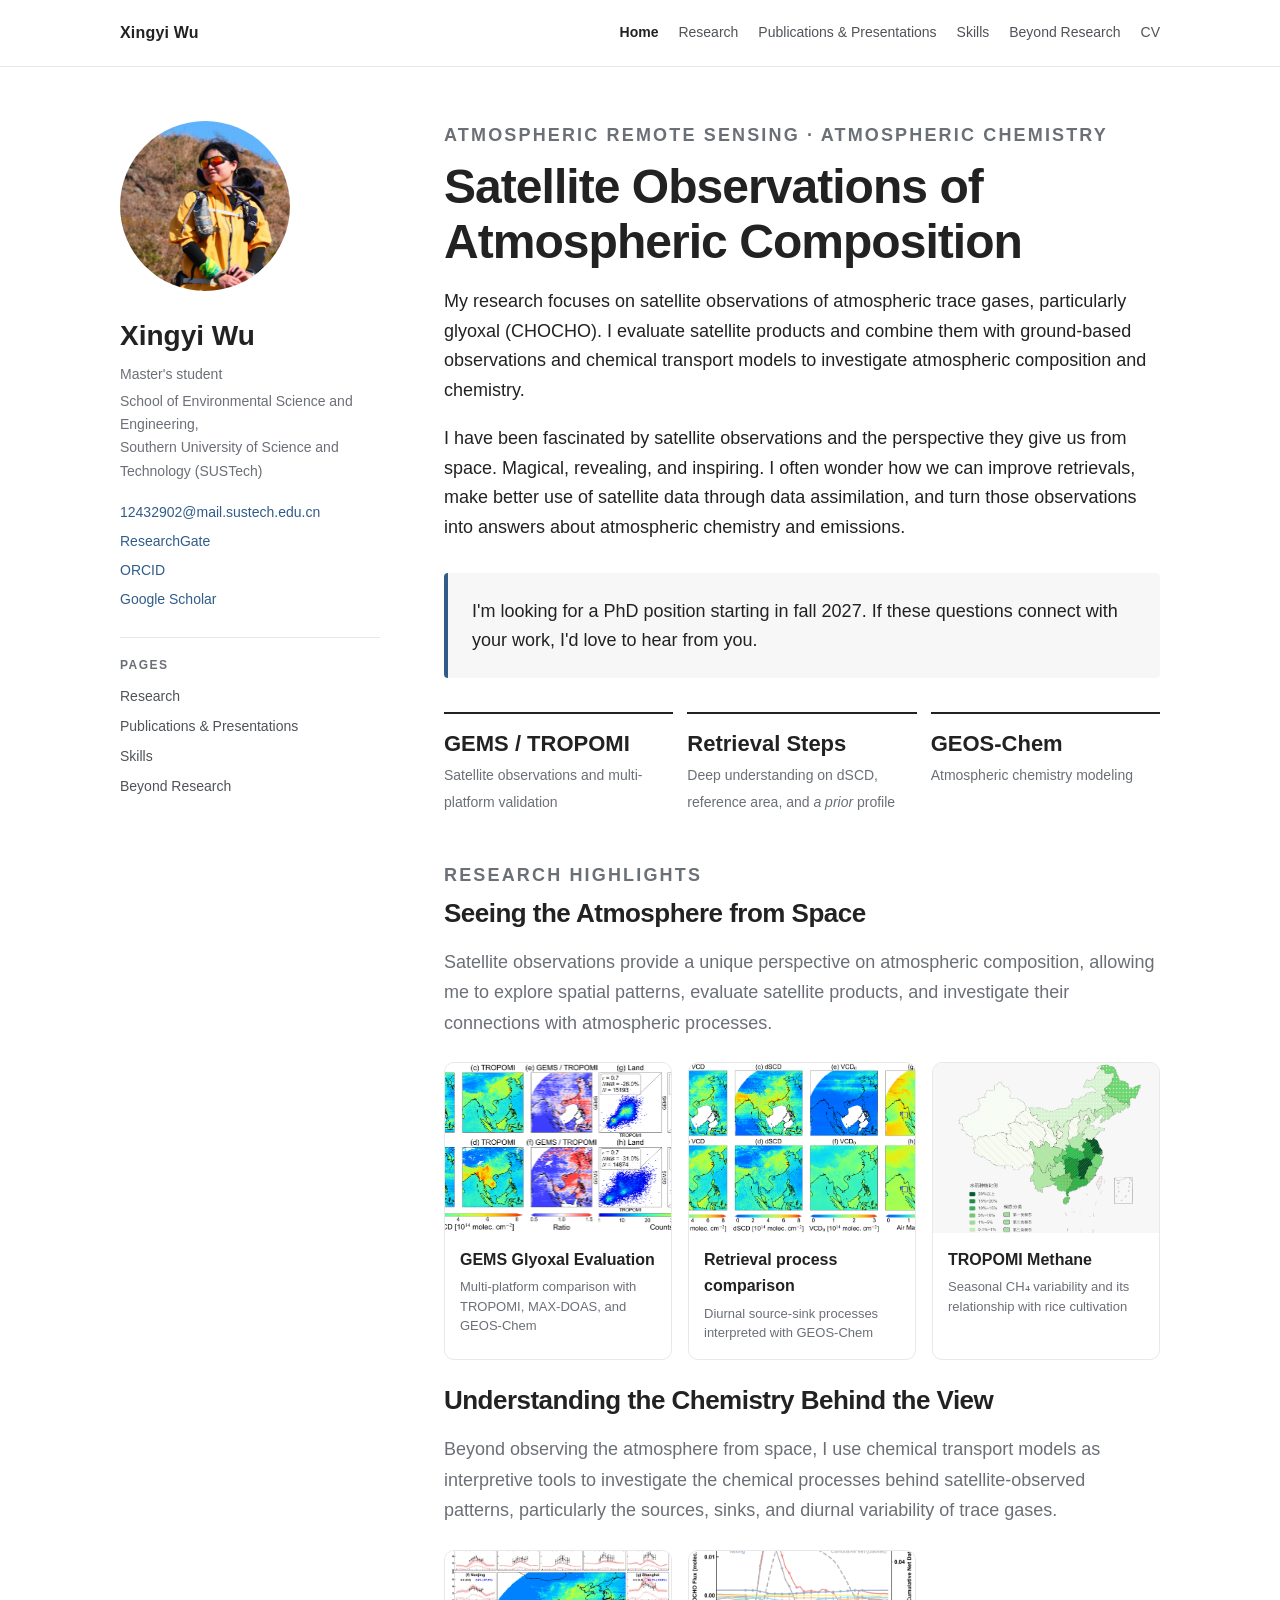
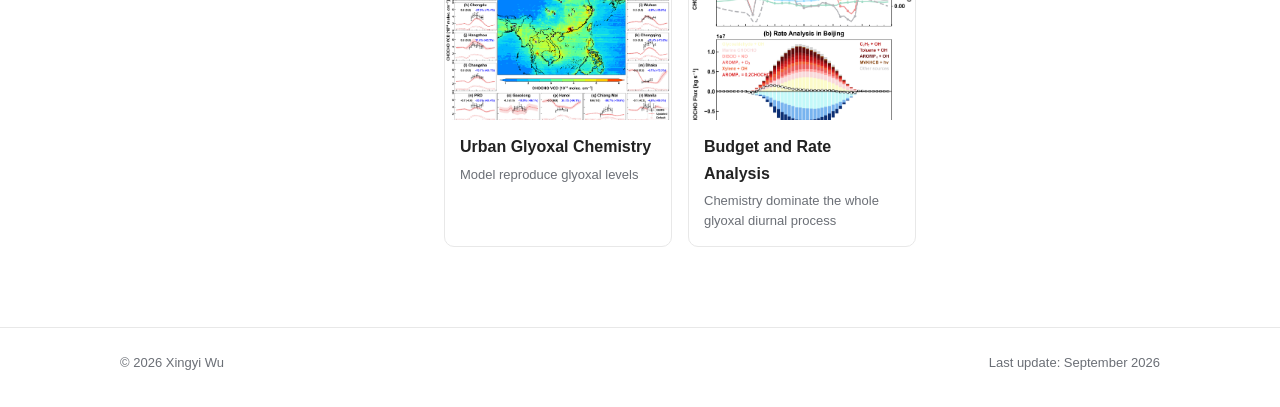
==== index.html @ d879c724 "Update academic website" ====
<!doctype html>
<html lang="en">

<head>
  <meta charset="utf-8">
  <meta name="viewport" content="width=device-width, initial-scale=1">
  <meta name="description"
    content="Xingyi Wu — atmospheric remote sensing, satellite atmospheric composition, and atmospheric chemistry.">
  <title>Xingyi Wu | Atmospheric Remote Sensing</title>
  <link rel="stylesheet" href="style.css">
</head>

<body>

  <header class="site-header">
    <div class="wrap nav-wrap">
      <a class="brand" href="index.html" class="active">Xingyi Wu</a>
      <nav class="nav" aria-label="Primary navigation">
        <a href="index.html" class="active">Home</a>
        <a href="research.html">Research</a>
        <a href="outputs.html">Publications &amp; Presentations</a>
        <a href="skills.html">Skills</a>
        <a href="beyond.html">Beyond Research</a>
        <a href="Xingyi_Wu_CV.pdf?v=20260930" target="_blank" rel="noopener">CV</a>
      </nav>
    </div>
  </header>


  <main class="page">
    <div class="wrap hero">
      <aside class="profile-card">
        <img src="Xingyi.jpg" alt="Xingyi Wu" class="avatar">
        <h1>Xingyi Wu</h1>
        <p class="role">Master&#39;s student</p>
        <p class="affiliation">School of Environmental Science and Engineering,<br>Southern University of Science and
          Technology (SUSTech)</p>
        <div class="profile-links">
          <a href="mailto:12432902@mail.sustech.edu.cn">12432902@mail.sustech.edu.cn</a>
          <a href="https://www.researchgate.net/profile/Xingyi-Wu-8/" target="_blank" rel="noopener">ResearchGate</a>
          <a href="https://orcid.org/0000-0001-6270-2612" target="_blank" rel="noopener">ORCID</a>
          <a href="https://scholar.google.com/citations?user=_2FljuEAAAAJ&hl=en" target="_blank" rel="noopener">Google
            Scholar</a>
        </div>

        <div class="sidebar-pages">
          <p class="eyebrow">Pages</p>
          <a href="research.html">Research</a>
          <a href="outputs.html">Publications &amp; Presentations</a>
          <a href="skills.html">Skills</a>
          <a href="beyond.html">Beyond Research</a>
        </div>
      </aside>

      <section class="hero-copy">
        <p class="eyebrow">Atmospheric Remote Sensing · Atmospheric Chemistry</p>
        <h2>Satellite Observations of Atmospheric Composition</h2>
        <p>
          My research focuses on satellite observations of atmospheric trace gases,
          particularly glyoxal (CHOCHO). I evaluate satellite products and combine them
          with ground-based observations and chemical transport models to investigate
          atmospheric composition and chemistry.
        </p>
        <p>
          I have been fascinated by satellite observations and the perspective they give us from space.
          Magical, revealing, and inspiring.
          I often wonder how we can improve retrievals, make better use
          of satellite data through data assimilation, and turn those observations
          into answers about atmospheric chemistry and emissions.
        </p>

        <div class="callout">
          <p class="callout-last">I'm looking for
            a PhD position starting in fall 2027. If these questions connect with
            your work, I'd love to hear from you.</p>
        </div>

        <div class="stats">
          <div class="stat"><strong>GEMS / TROPOMI</strong><span>Satellite observations and multi-platform
              validation</span></div>
          <div class="stat"><strong>Retrieval Steps</strong><span>Deep understanding on dSCD, reference area,
              and
              <i>a
                prior</i> profile</span></div>
          <div class="stat"><strong>GEOS-Chem</strong><span>Atmospheric chemistry modeling</span></div>
        </div>

        <div class="pages-block research-highlights">
          <p class="eyebrow">Research highlights</p>
          <h2>Seeing the Atmosphere from Space</h2>

          <p class="highlight-intro">
            Satellite observations provide a unique perspective on atmospheric composition,
            allowing me to explore spatial patterns, evaluate satellite products, and
            investigate their connections with atmospheric processes.
          </p>

          <div class="highlight-grid">

            <div class="highlight-card">
              <img src="highlight1.png" alt="GEMS glyoxal evaluation">
              <div class="highlight-caption">
                <strong>GEMS Glyoxal Evaluation</strong>
                <span>Multi-platform comparison with TROPOMI, MAX-DOAS, and GEOS-Chem</span>
              </div>
            </div>

            <div class="highlight-card">
              <img src="highlight2.png" alt="Retrieval process comparison between TROPOMI and GEMS">
              <div class="highlight-caption">
                <strong>Retrieval process comparison</strong>
                <span>Diurnal source-sink processes interpreted with GEOS-Chem</span>
              </div>
            </div>

            <div class="highlight-card">
              <img src="highlight3.png" alt="TROPOMI methane and rice cultivation">
              <div class="highlight-caption">
                <strong>TROPOMI Methane</strong>
                <span>Seasonal CH₄ variability and its relationship with rice cultivation</span>
              </div>
            </div>

          </div>

          <br>

          <h2 class="highlight-subtitle">Understanding the Chemistry Behind the View</h2>

          <p class="highlight-intro">
            Beyond observing the atmosphere from space, I use chemical transport models as interpretive tools to
            investigate the chemical processes behind satellite-observed patterns, particularly the sources, sinks, and
            diurnal variability of trace gases.
          </p>

          <div class="highlight-grid highlight-grid-two">

            <div class="highlight-card">
              <img src="highlight4.png" alt="Urban glyoxal chemistry">
              <div class="highlight-caption">
                <strong>Urban Glyoxal Chemistry</strong>
                <span>Model reproduce glyoxal levels</span>
              </div>
            </div>

            <div class="highlight-card">
              <img src="highlight5.png" alt="Glyoxal budget and rate analysis">
              <div class="highlight-caption">
                <strong>Budget and Rate Analysis</strong>
                <span>Chemistry dominate the whole glyoxal diurnal process</span>
              </div>
            </div>

          </div>
        </div>

      </section>
    </div>
  </main>


  <footer>
    <div class="wrap footer-inner">
      <span>© 2026 Xingyi Wu</span>
      <span>Last update: September 2026</span>
    </div>
  </footer>

</body>

</html>
---- style.css ----
:root {
  --text: #222222;
  --muted: #6b6f76;
  --line: #e8e8e8;
  --soft: #f7f7f7;
  --accent: #315c8a;
  --max: 1040px;
}

* {
  box-sizing: border-box;
}

html {
  scroll-behavior: smooth;
}

body {
  margin: 0;
  font-family: Arial, Helvetica, sans-serif;
  color: var(--text);
  background: #ffffff;
  line-height: 1.65;
}

a {
  color: var(--accent);
  text-decoration: none;
}

a:hover {
  text-decoration: underline;
}

.site-header {
  position: sticky;
  top: 0;
  z-index: 20;
  background: rgba(255, 255, 255, .96);
  border-bottom: 1px solid var(--line);
  backdrop-filter: blur(8px);
}

.wrap {
  width: min(var(--max), calc(100% - 40px));
  margin: 0 auto;
}

.nav-wrap {
  min-height: 66px;
  display: flex;
  align-items: center;
  justify-content: space-between;
  gap: 24px;
}

.brand {
  color: var(--text);
  font-weight: 700;
  letter-spacing: .2px;
}

.nav {
  display: flex;
  flex-wrap: wrap;
  gap: 20px;
  font-size: 14px;
}

.nav a {
  color: #4f5358;
}

.nav a.active {
  color: var(--text);
  font-weight: 700;
}

.page {
  padding: 54px 0 80px;
}

.hero {
  display: grid;
  grid-template-columns: 260px 1fr;
  gap: 64px;
  align-items: start;
}

.profile-card {
  position: sticky;
  top: 100px;
}

.avatar {
  width: 170px;
  height: 170px;
  border-radius: 50%;
  object-fit: cover;
  background: #eef2f6;
  display: grid;
  place-items: center;
  font-size: 40px;
  font-weight: 700;
  color: #52606d;
  margin-bottom: 22px;
}

.profile-card h1 {
  margin: 0 0 4px;
  font-size: 28px;
}

.role,
.affiliation {
  margin: 4px 0;
  color: var(--muted);
  font-size: 14px;
}

.profile-links {
  margin-top: 18px;
  display: flex;
  flex-direction: column;
  align-items: flex-start;
  gap: 6px;
  font-size: 14px;
}

.eyebrow {
  margin: 0 0 8px;
  color: var(--muted);
  text-transform: uppercase;
  letter-spacing: .12em;
  font-size: 12px;
  font-weight: 700;
}



.hero-copy h2,
.page-title {
  margin: 0 0 18px;
  font-size: clamp(32px, 4vw, 48px);
  line-height: 1.15;
  letter-spacing: -0.02em;
}

.hero-copy p {
  font-size: 18px;
  max-width: 760px;
}

.callout {
  margin: 30px 0;
  padding: 22px 24px;
  background: var(--soft);
  border-left: 4px solid var(--accent);
  border-radius: 4px;
  font-size: 18px;
}

.callout-last {
  margin: 2px 0 0;
  font-size: 8px;
}

.pages-block {
  margin-top: 42px;
}

.pages-block h2,
.section-title {
  font-size: 26px;
  margin: 0 0 18px;
}

.page-links {
  display: grid;
  grid-template-columns: repeat(2, minmax(0, 1fr));
  gap: 12px;
}

.page-link {
  display: block;
  padding: 18px 20px;
  border: 1px solid var(--line);
  border-radius: 8px;
  color: var(--text);
  background: #fff;
}

.page-link:hover {
  text-decoration: none;
  border-color: #cfd6df;
  background: #fbfbfb;
}

.page-link strong {
  display: block;
  margin-bottom: 3px;
}

.page-link span {
  color: var(--muted);
  font-size: 14px;
}

.stats {
  display: grid;
  grid-template-columns: repeat(3, minmax(0, 1fr));
  gap: 14px;
  margin: 34px 0 10px;
}

.stat {
  border-top: 2px solid var(--text);
  padding-top: 12px;
}

.stat strong {
  display: block;
  font-size: 22px;
}

.stat span {
  color: var(--muted);
  font-size: 14px;
}

.content {
  max-width: 820px;
}

.section {
  padding: 28px 0;
  border-top: 1px solid var(--line);
}

.presentations-section {
  border-top: none;
}

.cards {
  display: grid;
  gap: 18px;
}

.card {
  padding: 22px 24px;
  border: 1px solid var(--line);
  border-radius: 8px;
  background: #fff;
}

.card h3 {
  margin: 6px 0 8px;
  font-size: 20px;
}

.tag {
  color: var(--muted);
  font-size: 12px;
  text-transform: uppercase;
  letter-spacing: .08em;
  font-weight: 700;
}

.pub-list,
.timeline {
  padding-left: 0;
  list-style: none;
}

.pub-list li {
  padding: 16px 0;
  /* 每条文献上下的间距，原来是 18px */
  margin: 0;
  line-height: 1.25;
  /* 同一条文献内部的行距 */
  border-bottom: 1px solid var(--line);
}

.pub-list>li:last-child {
  border-bottom: 0;
}

.status {
  color: var(--muted);
  font-style: italic;
  text-decoration: underline;
}

.timeline-item {
  display: grid;
  grid-template-columns: 150px 1fr;
  gap: 28px;
  padding: 17px 0;
  border-bottom: 1px solid var(--line);
  align-items: start;
}

.timeline-item>span {
  color: var(--muted);
  font-weight: 700;
  line-height: 1.5;
}

.timeline-item>p {
  margin: 0;
}

.skills-grid {
  display: grid;
  grid-template-columns: repeat(2, minmax(0, 1fr));
  gap: 16px;
}

.skill {
  padding: 18px;
  background: var(--soft);
  border-radius: 8px;
}

.skill h3 {
  margin-top: 0;
}

.back-home {
  display: inline-block;
  margin-bottom: 28px;
  font-size: 14px;
}

footer {
  border-top: 1px solid var(--line);
  padding: 24px 0 34px;
  color: var(--muted);
  font-size: 13px;
}

.footer-inner {
  display: flex;
  justify-content: space-between;
  flex-wrap: wrap;
  gap: 10px 24px;
}

@media (max-width: 760px) {
  .nav-wrap {
    align-items: flex-start;
    padding: 16px 0;
  }

  .nav {
    gap: 12px;
  }

  .hero {
    grid-template-columns: 1fr;
    gap: 30px;
  }

  .profile-card {
    position: static;
  }

  .page-links,
  .stats,
  .skills-grid {
    grid-template-columns: 1fr;
  }

  .hero-copy p {
    font-size: 16px;
  }
}


.life-grid {
  display: grid;
  grid-template-columns: repeat(2, minmax(0, 1fr));
  gap: 20px;
}

.life-card {
  margin: 0;
  border: 1px solid var(--line);
  border-radius: 10px;
  overflow: hidden;
  background: #fff;
}

.life-card img {
  width: 100%;
  aspect-ratio: 4 / 3;
  object-fit: cover;
  display: block;
  background: var(--soft);
}

.life-card figcaption {
  padding: 14px 16px 16px;
}

.life-card figcaption span {
  color: var(--muted);
  font-size: 14px;
}

@media (max-width: 760px) {
  .life-grid {
    grid-template-columns: 1fr;
  }
}


.sidebar-pages {
  margin-top: 26px;
  padding-top: 18px;
  border-top: 1px solid var(--line);
  display: flex;
  flex-direction: column;
  align-items: flex-start;
  gap: 7px;
  font-size: 14px;
}

.sidebar-pages .eyebrow {
  margin-bottom: 2px;
}

.sidebar-pages a {
  color: #4f5358;
}

.sidebar-pages a:hover {
  color: var(--text);
}

.research-highlights {
  margin-top: 46px;
}

.highlight-grid {
  display: grid;
  grid-template-columns: repeat(3, minmax(0, 1fr));
  gap: 16px;
}

.highlight-card {
  display: block;
  color: var(--text);
  border: 1px solid var(--line);
  border-radius: 10px;
  overflow: hidden;
  background: #fff;
  transition: transform .15s ease, border-color .15s ease;
}

.highlight-card:hover {
  text-decoration: none;
  transform: translateY(-2px);
  border-color: #cfd6df;
}

.highlight-card img {
  width: 100%;
  aspect-ratio: 4 / 3;
  object-fit: cover;
  display: block;
  background: var(--soft);
}

.highlight-caption {
  padding: 14px 15px 16px;
}

.highlight-caption strong {
  display: block;
  margin-bottom: 4px;
  font-size: 16px;
}

.highlight-caption span {
  display: block;
  color: var(--muted);
  font-size: 13px;
  line-height: 1.5;
}

@media (max-width: 900px) {
  .highlight-grid {
    grid-template-columns: 1fr;
  }
}

.presentation-year {
  margin: 8px 0 4px;
  color: var(--muted);
  font-size: 19px;
}

.presentation-item {
  padding: 16px 0;
  margin: 0;
  line-height: 1.25;
  border-bottom: 1px solid var(--line);
}

.presentation-item p {
  margin: 0;
}

.presentation-item:last-child {
  border-bottom: none;
}

.presentation-item>strong {
  font-size: 17px;
}

.presentation-item p {
  margin: 6px 0 0;
}

.highlight-intro {
  max-width: 760px;
  margin: 8px 0 24px;
  font-size: 16px;
  line-height: 1.7;
  color: var(--muted);
}

.highlight-subtitle {
  margin-top: 64px;
  margin-bottom: 12px;
}

/* Research figures */
.research-figure {
  width: 100%;
  margin-top: 20px;
  text-align: center;
}

.research-figure img {
  display: block;
  width: auto;
  max-width: 100%;
  max-height: 420px;
  height: auto;
  margin: 0 auto;
  object-fit: contain;
}

.presentation-heading {
  display: flex;
  align-items: baseline;
  width: 100%;
  gap: 24px;
}

.presentation-heading>strong {
  flex: 0 1 auto;
}

.presentation-date {
  margin-left: auto;
  flex-shrink: 0;
  font-size: 15px;
  font-weight: 400;
  color: var(--muted);
  text-align: right;
  white-space: nowrap;
}

.baseball-photos {
  display: grid;
  grid-template-columns: 1fr 1fr;
  gap: 4px;
  aspect-ratio: 4 / 3;
  overflow: hidden;
}

.life-card .baseball-photos img {
  width: 100%;
  height: 100%;
  min-height: 0;
  aspect-ratio: auto;
  object-fit: cover;
}

.travel-photos {
  display: grid;
  grid-template-columns: repeat(2, minmax(0, 1fr));
  grid-template-rows: repeat(2, minmax(0, 1fr));
  gap: 4px;
  aspect-ratio: 4 / 3;
  overflow: hidden;
}

.life-card .travel-photos img {
  width: 100%;
  height: 100%;
  min-height: 0;
  aspect-ratio: auto;
  object-fit: cover;
}
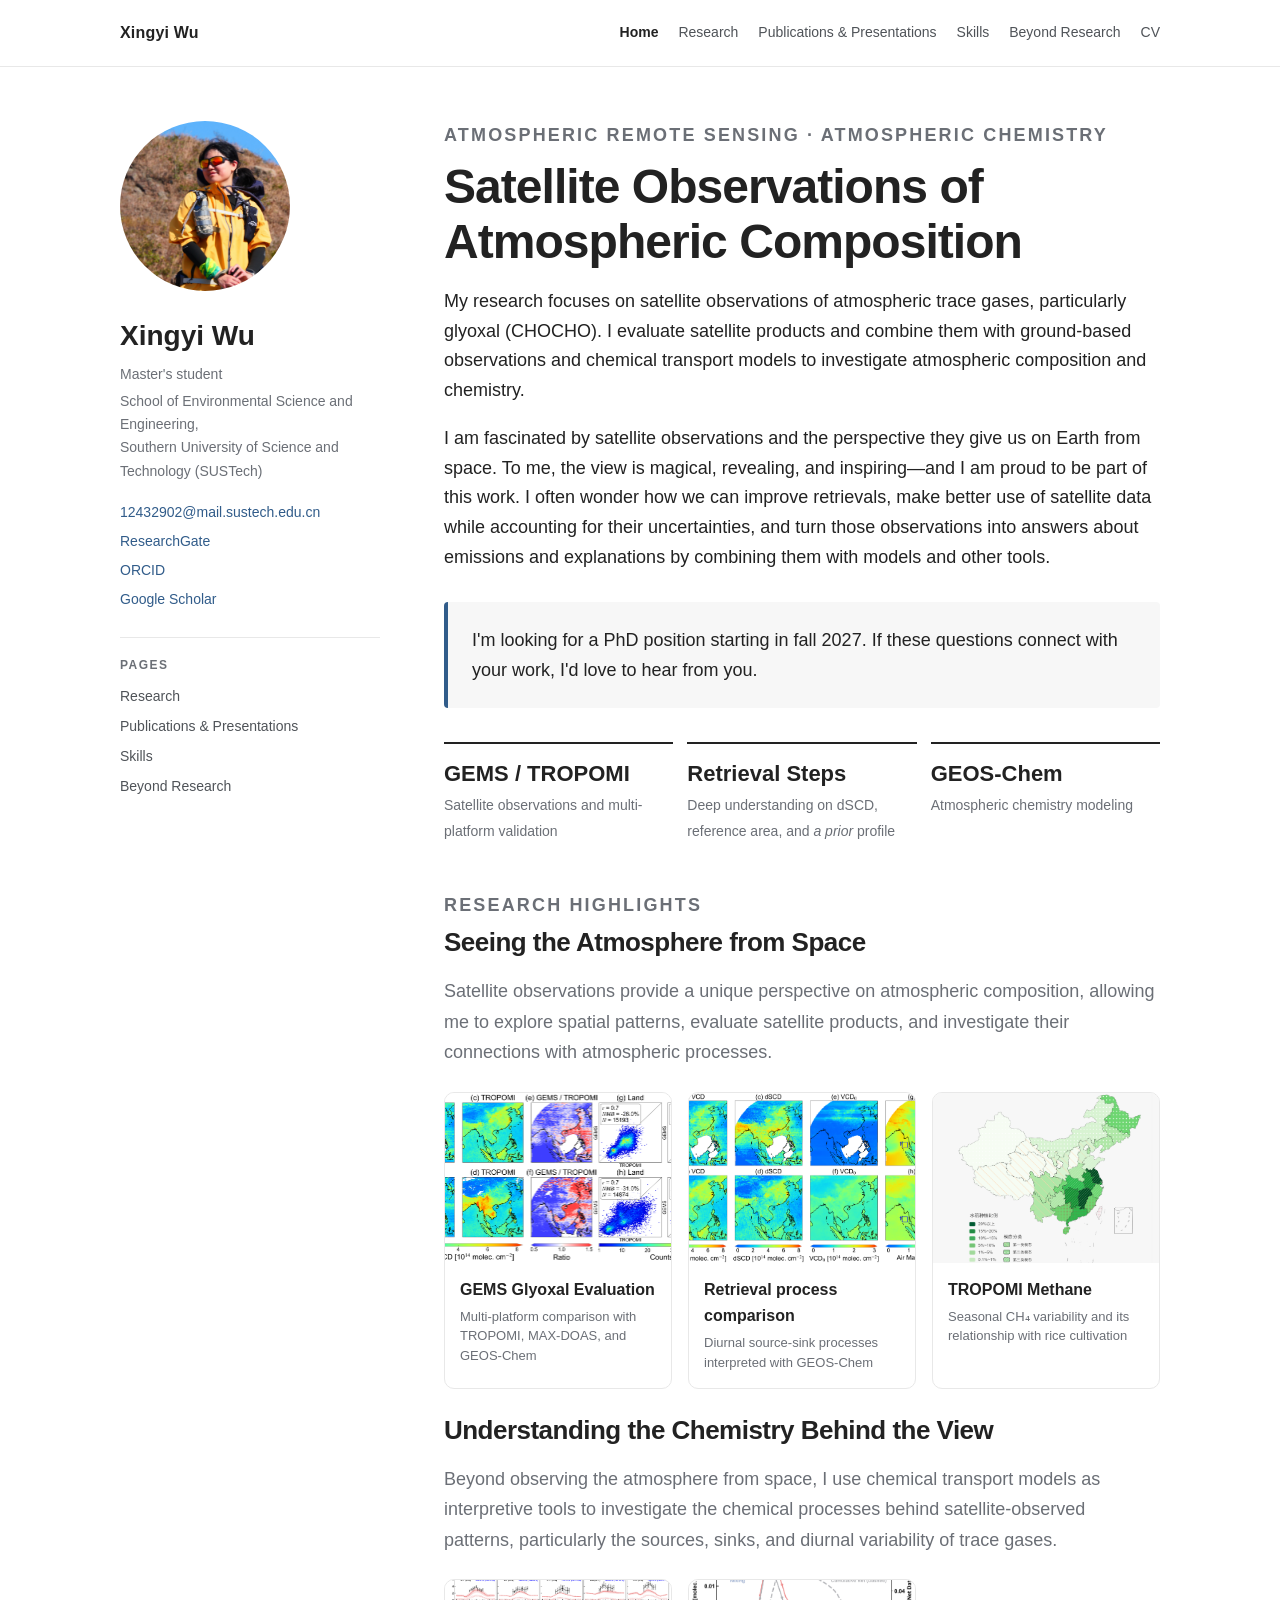
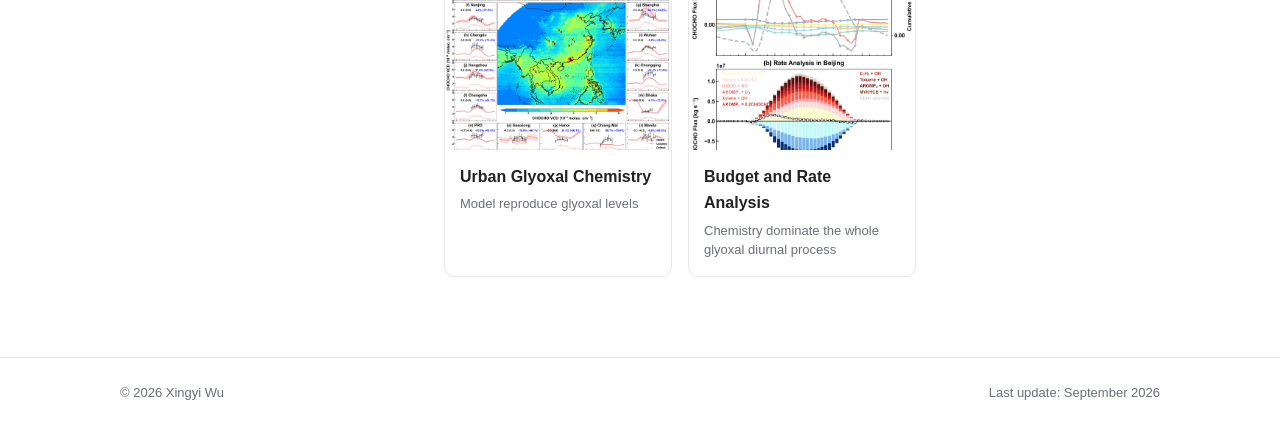
==== commit e8568b24: "Update academic website" ====
--- a/index.html
+++ b/index.html
@@ -62,11 +62,11 @@
           atmospheric composition and chemistry.
         </p>
         <p>
-          I have been fascinated by satellite observations and the perspective they give us from space.
-          Magical, revealing, and inspiring.
+          I am fascinated by satellite observations and the perspective they give us on Earth from space.
+          To me, the view is magical, revealing, and inspiring—and I am proud to be part of this work.
           I often wonder how we can improve retrievals, make better use
-          of satellite data through data assimilation, and turn those observations
-          into answers about atmospheric chemistry and emissions.
+          of satellite data while accounting for their uncertainties, and turn those observations
+          into answers about emissions and explanations by combining them with models and other tools.
         </p>
 
         <div class="callout">
--- a/style.css
+++ b/style.css
@@ -606,4 +606,8 @@
   min-height: 0;
   aspect-ratio: auto;
   object-fit: cover;
+}
+
+.presentations-section sup {
+  font-size: 0.3em;
 }
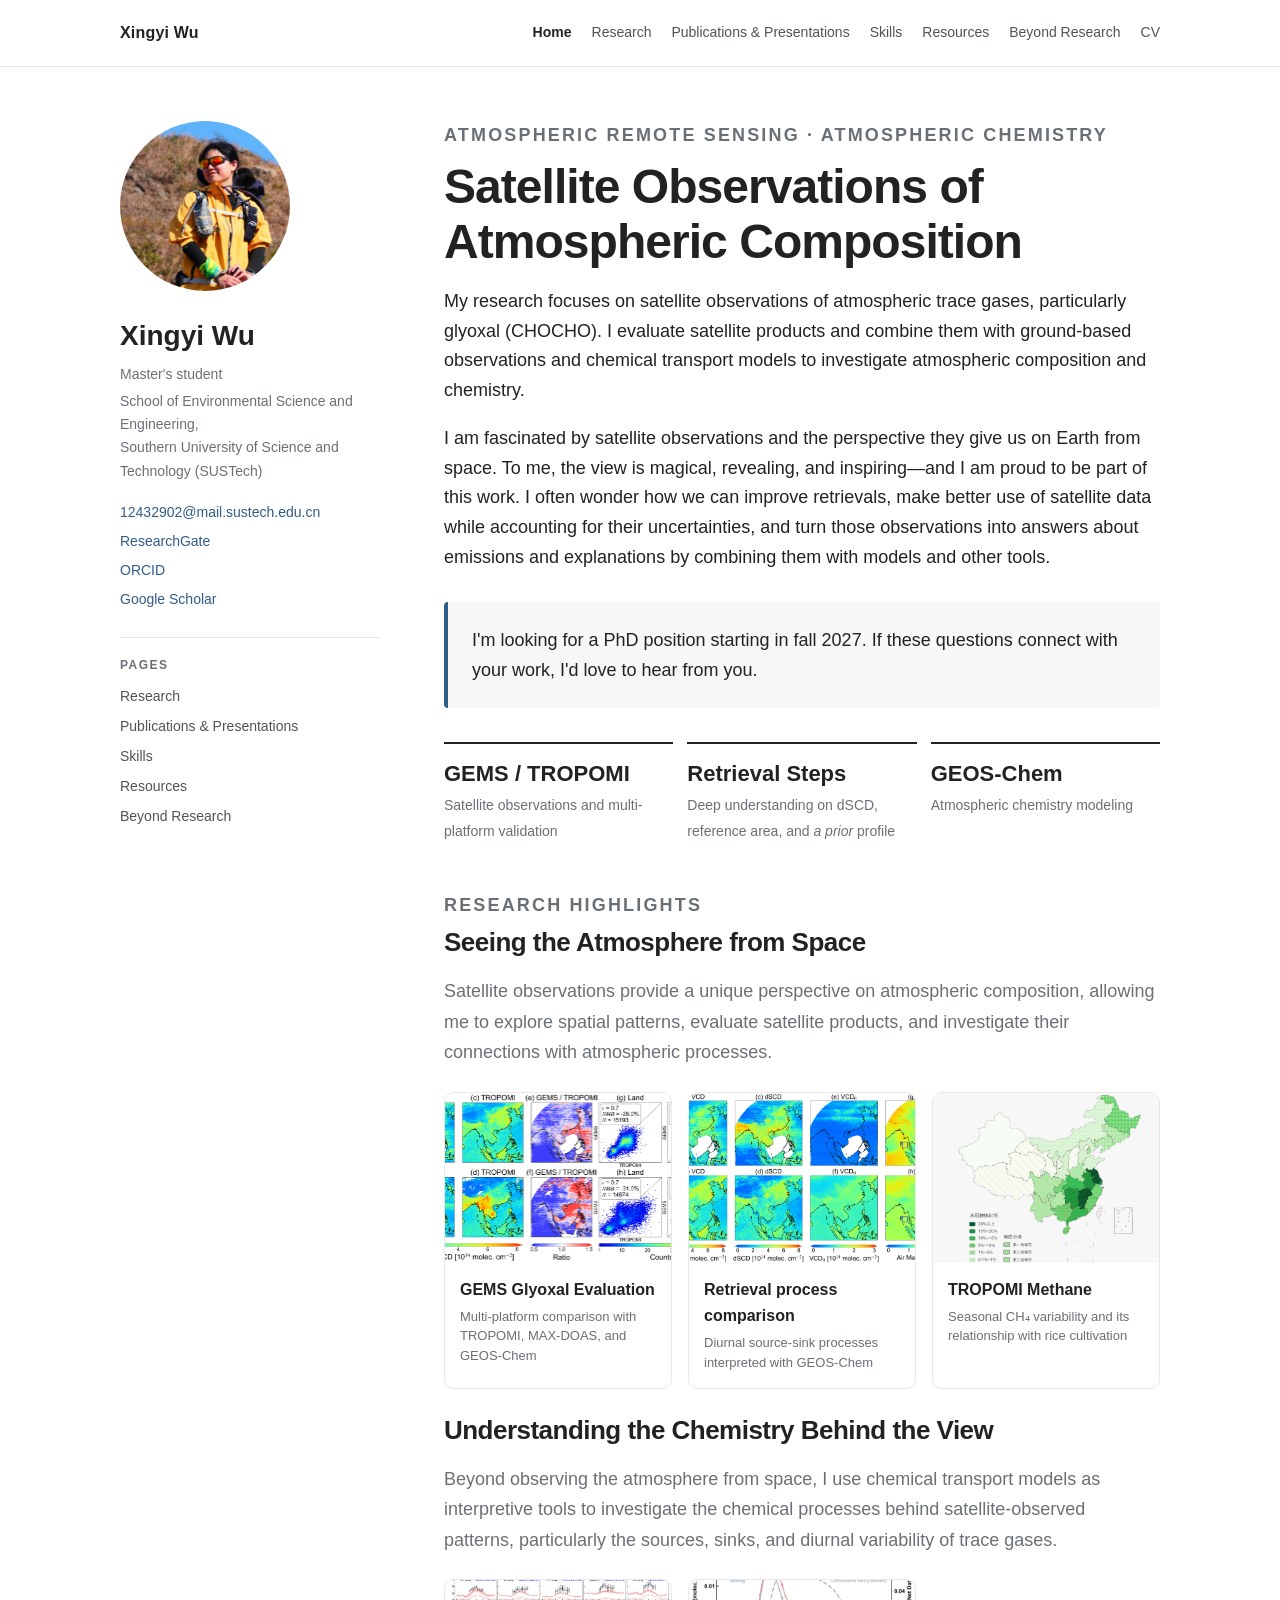
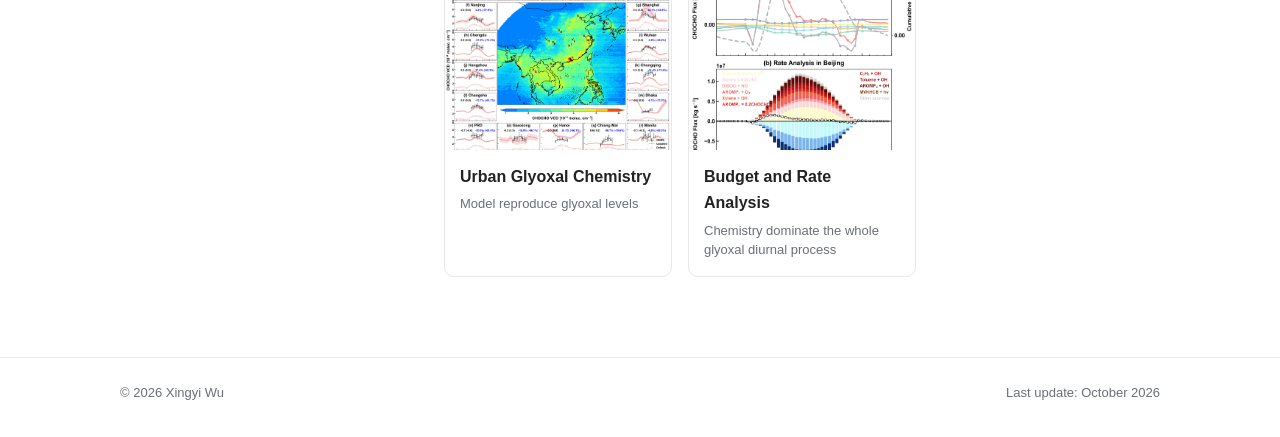
==== commit 368acf9d: "Update academic website ==Resources" ====
--- a/index.html
+++ b/index.html
@@ -20,8 +20,9 @@
         <a href="research.html">Research</a>
         <a href="outputs.html">Publications &amp; Presentations</a>
         <a href="skills.html">Skills</a>
+        <a href="resources.html">Resources</a>
         <a href="beyond.html">Beyond Research</a>
-        <a href="Xingyi_Wu_CV.pdf?v=20260930" target="_blank" rel="noopener">CV</a>
+        <a href="Xingyi_Wu_CV.pdf?v=20261004" target="_blank" rel="noopener">CV</a>
       </nav>
     </div>
   </header>
@@ -48,6 +49,7 @@
           <a href="research.html">Research</a>
           <a href="outputs.html">Publications &amp; Presentations</a>
           <a href="skills.html">Skills</a>
+          <a href="resources.html">Resources</a>
           <a href="beyond.html">Beyond Research</a>
         </div>
       </aside>
@@ -162,7 +164,7 @@
   <footer>
     <div class="wrap footer-inner">
       <span>© 2026 Xingyi Wu</span>
-      <span>Last update: September 2026</span>
+      <span>Last update: October 2026</span>
     </div>
   </footer>
 
--- a/style.css
+++ b/style.css
@@ -610,4 +610,159 @@
 
 .presentations-section sup {
   font-size: 0.3em;
+}
+
+/* Resources */
+.resources-intro,
+.section-description,
+.empty-share {
+  color: var(--muted);
+}
+
+.resources-intro {
+  margin: 0 0 36px;
+}
+
+.resources-section .section-title {
+  margin-bottom: 6px;
+}
+
+.section-description {
+  margin: 0 0 24px;
+  font-size: 15px;
+}
+
+.shared-app h3 {
+  margin: 0 0 8px;
+  font-size: 21px;
+  line-height: 1.5;
+}
+
+.app-version {
+  font-size: 14px;
+  color: var(--muted);
+  margin: 0 0 16px;
+}
+
+.gallery-heading {
+  display: flex;
+  align-items: center;
+  justify-content: space-between;
+  margin-top: 26px;
+  font-weight: 700;
+}
+
+.gallery-controls {
+  display: flex;
+  gap: 8px;
+}
+
+.gallery-controls button {
+  width: 36px;
+  height: 36px;
+  border: 1px solid var(--line);
+  border-radius: 50%;
+  background: white;
+  color: var(--accent);
+  cursor: pointer;
+  font-size: 18px;
+}
+
+.gallery-controls button:disabled {
+  opacity: .35;
+  cursor: default;
+}
+
+.gallery-hint {
+  margin: 6px 0 14px;
+  color: var(--muted);
+  font-size: 13px;
+}
+
+.app-gallery {
+  display: flex;
+  gap: 18px;
+  overflow-x: auto;
+  padding: 4px 2px 16px;
+  cursor: grab;
+  touch-action: pan-x pan-y;
+  scrollbar-width: thin;
+  scrollbar-color: #c4d3c5 #f4f6f4;
+}
+
+.app-gallery.is-dragging {
+  cursor: grabbing;
+  user-select: none;
+}
+
+.app-shot {
+  flex: 0 0 210px;
+  margin: 0;
+}
+
+.app-shot img {
+  display: block;
+  width: 100%;
+  aspect-ratio: 9 / 16;
+  object-fit: contain;
+  border-radius: 15px;
+  background: #f2f7f2;
+  user-select: none;
+  -webkit-user-drag: none;
+}
+
+.app-shot figcaption {
+  margin-top: 10px;
+  text-align: center;
+  font-size: 13px;
+  color: var(--muted);
+}
+
+.app-gallery:focus-visible,
+.gallery-controls button:focus-visible {
+  outline: 2px solid var(--accent);
+  outline-offset: 4px;
+}
+
+.empty-share {
+  padding: 18px 20px;
+  margin: 0;
+  background: var(--soft);
+  border-radius: 8px;
+  font-size: 15px;
+}
+
+.download-pending,
+.download-link {
+  display: inline-block;
+  margin-top: 12px;
+  padding: 12px 20px;
+  border-radius: 8px;
+  background: #eef4ee;
+  color: #426247;
+}
+
+.app-features {
+  padding-left: 22px;
+}
+
+@media (max-width: 760px) {
+  .nav-wrap {
+    flex-wrap: wrap;
+    gap: 12px;
+  }
+
+  .app-shot {
+    flex-basis: 185px;
+  }
+
+  .shared-app h3 {
+    font-size: 19px;
+  }
+}
+
+@media (prefers-reduced-motion: reduce) {
+  html {
+    scroll-behavior: auto;
+  }
 }
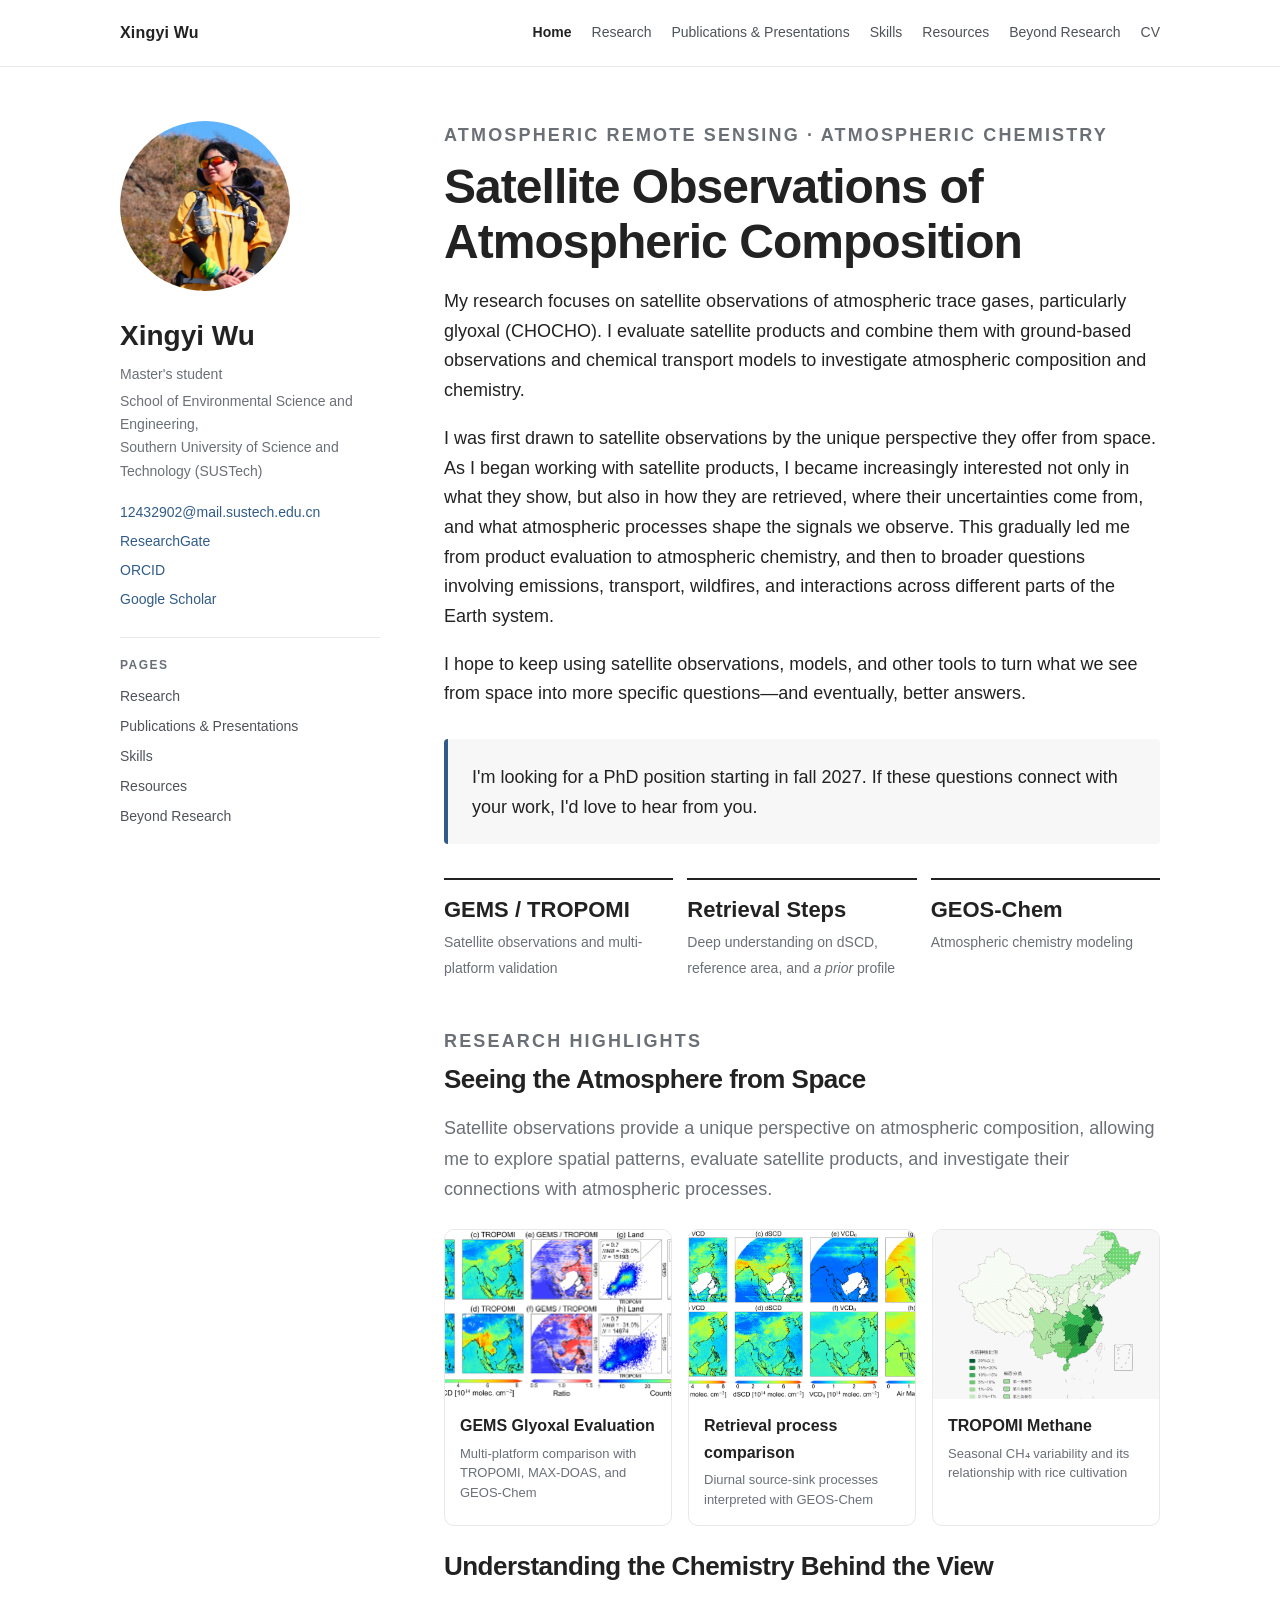
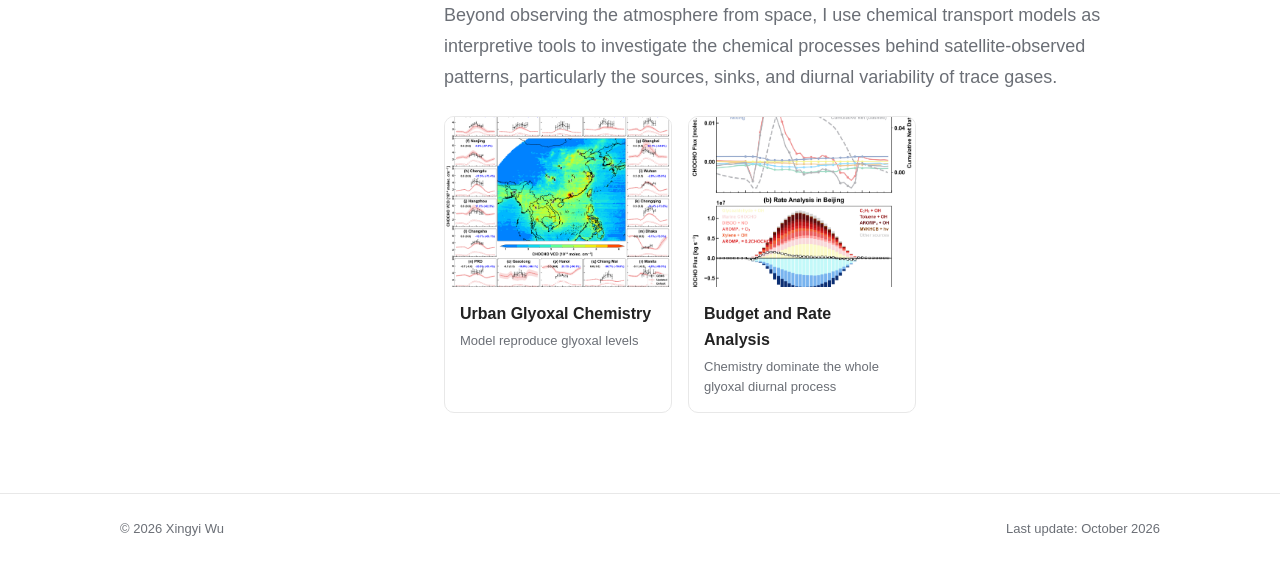
==== commit 7c52a5d3: "Update academic website" ====
--- a/index.html
+++ b/index.html
@@ -22,7 +22,7 @@
         <a href="skills.html">Skills</a>
         <a href="resources.html">Resources</a>
         <a href="beyond.html">Beyond Research</a>
-        <a href="Xingyi_Wu_CV.pdf?v=20261004" target="_blank" rel="noopener">CV</a>
+        <a href="Xingyi_Wu_CV.pdf?v=20261013" target="_blank" rel="noopener">CV</a>
       </nav>
     </div>
   </header>
@@ -64,11 +64,15 @@
           atmospheric composition and chemistry.
         </p>
         <p>
-          I am fascinated by satellite observations and the perspective they give us on Earth from space.
-          To me, the view is magical, revealing, and inspiring—and I am proud to be part of this work.
-          I often wonder how we can improve retrievals, make better use
-          of satellite data while accounting for their uncertainties, and turn those observations
-          into answers about emissions and explanations by combining them with models and other tools.
+          I was first drawn to satellite observations by the unique perspective they offer from space. As I began
+          working with satellite products, I became increasingly interested not only in what they show, but also in how
+          they are retrieved, where their uncertainties come from, and what atmospheric processes shape the signals we
+          observe. This gradually led me from product evaluation to atmospheric chemistry, and then to broader questions
+          involving emissions, transport, wildfires, and interactions across different parts of the Earth system.
+        </p>
+        <p>
+          I hope to keep using satellite observations, models, and other tools to turn what we see from space into more
+          specific questions—and eventually, better answers.
         </p>
 
         <div class="callout">
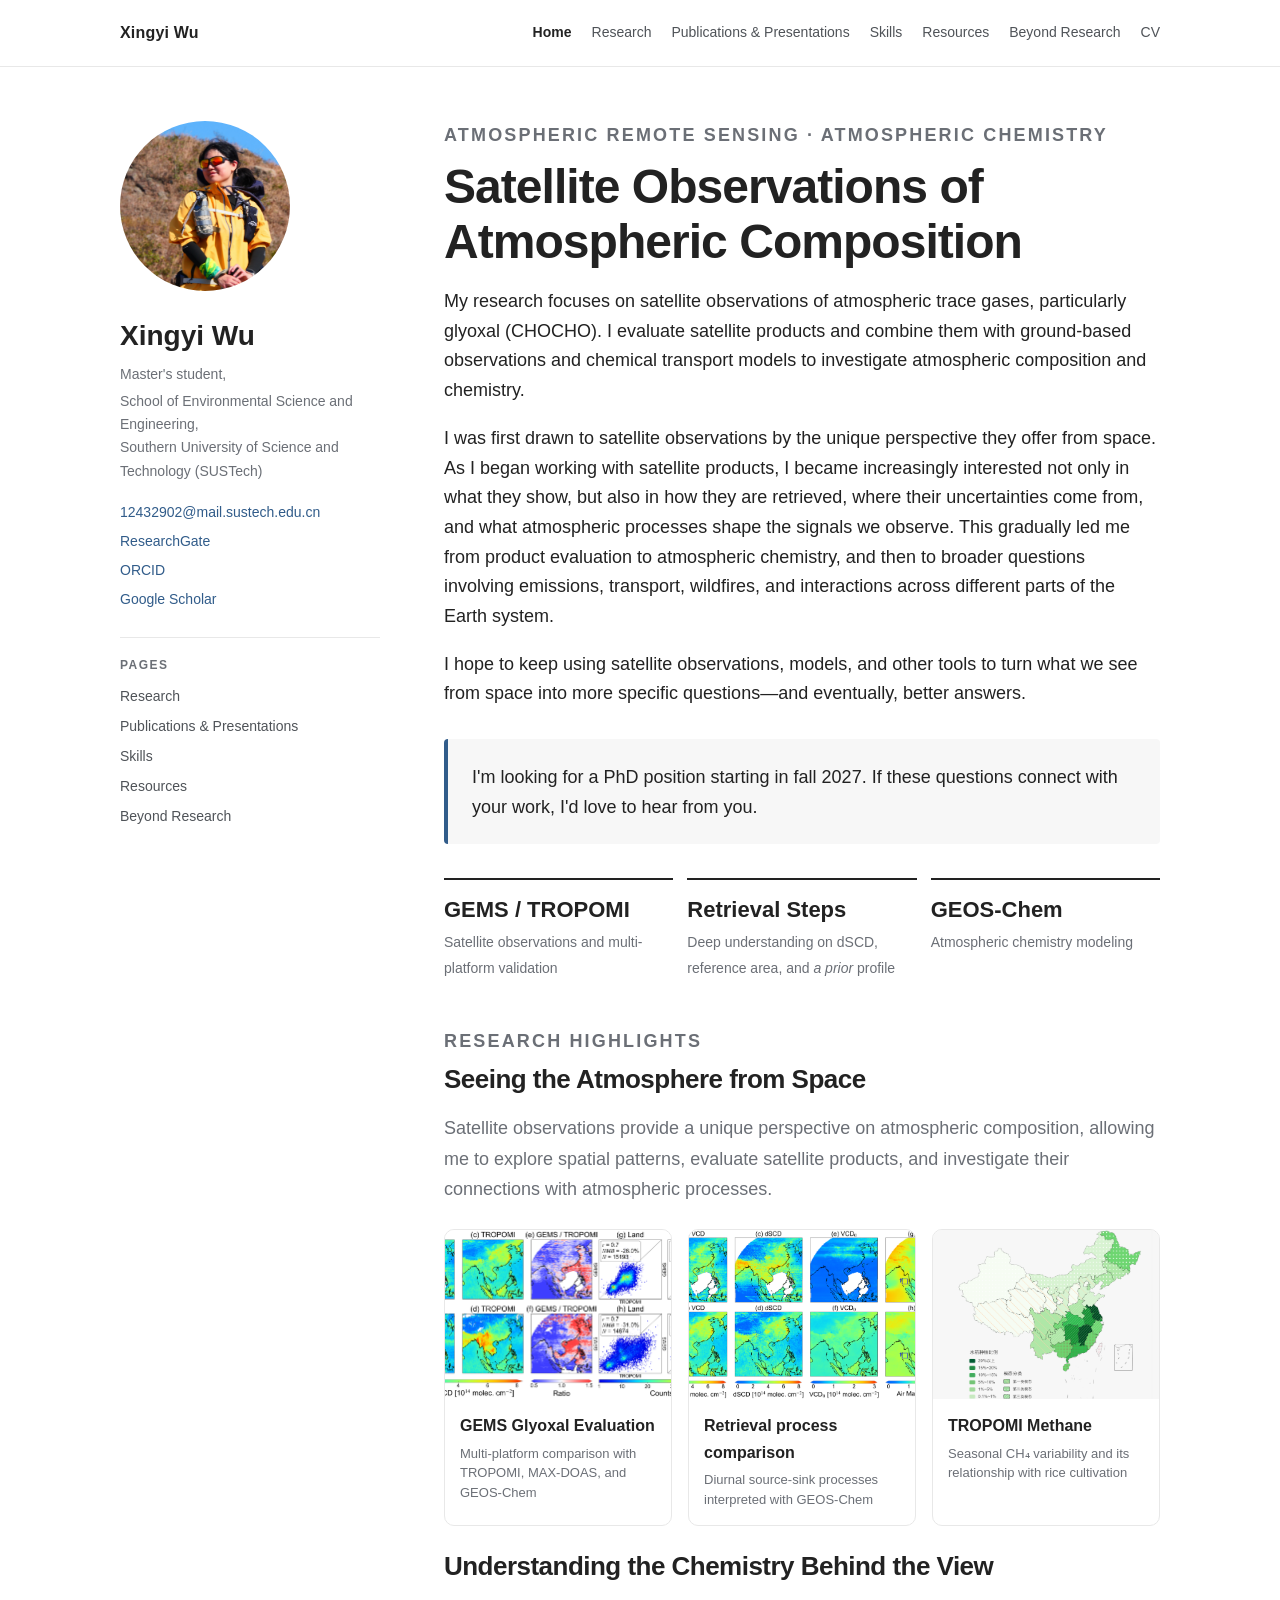
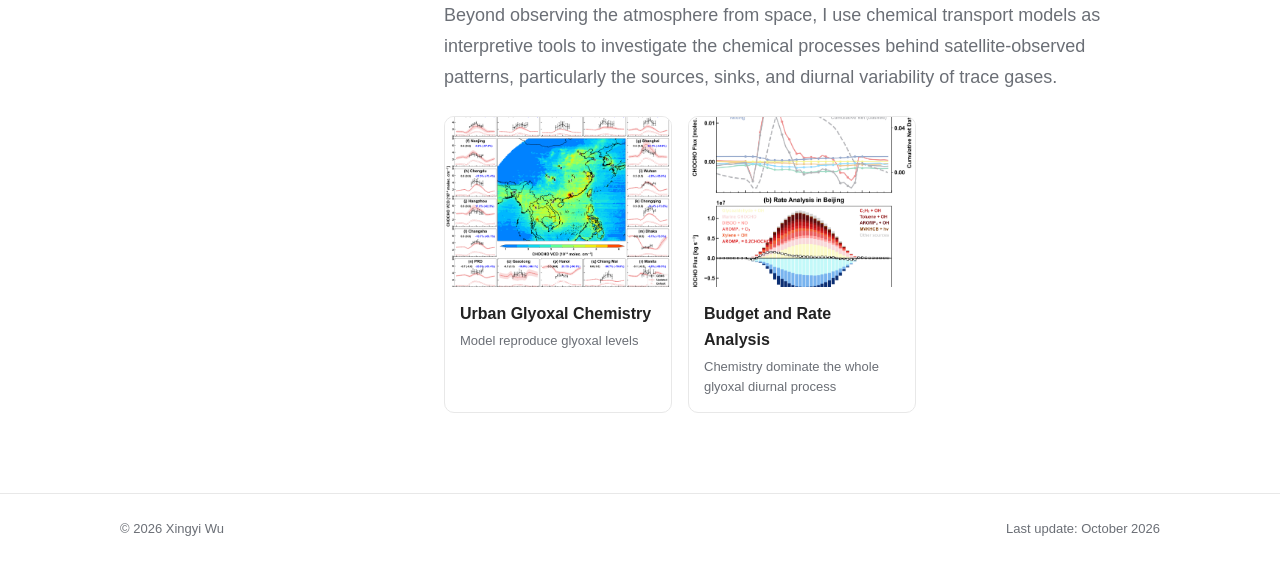
==== commit c63153dd: "Update academic website" ====
--- a/index.html
+++ b/index.html
@@ -33,7 +33,7 @@
       <aside class="profile-card">
         <img src="Xingyi.jpg" alt="Xingyi Wu" class="avatar">
         <h1>Xingyi Wu</h1>
-        <p class="role">Master&#39;s student</p>
+        <p class="role">Master&#39;s student,</p>
         <p class="affiliation">School of Environmental Science and Engineering,<br>Southern University of Science and
           Technology (SUSTech)</p>
         <div class="profile-links">
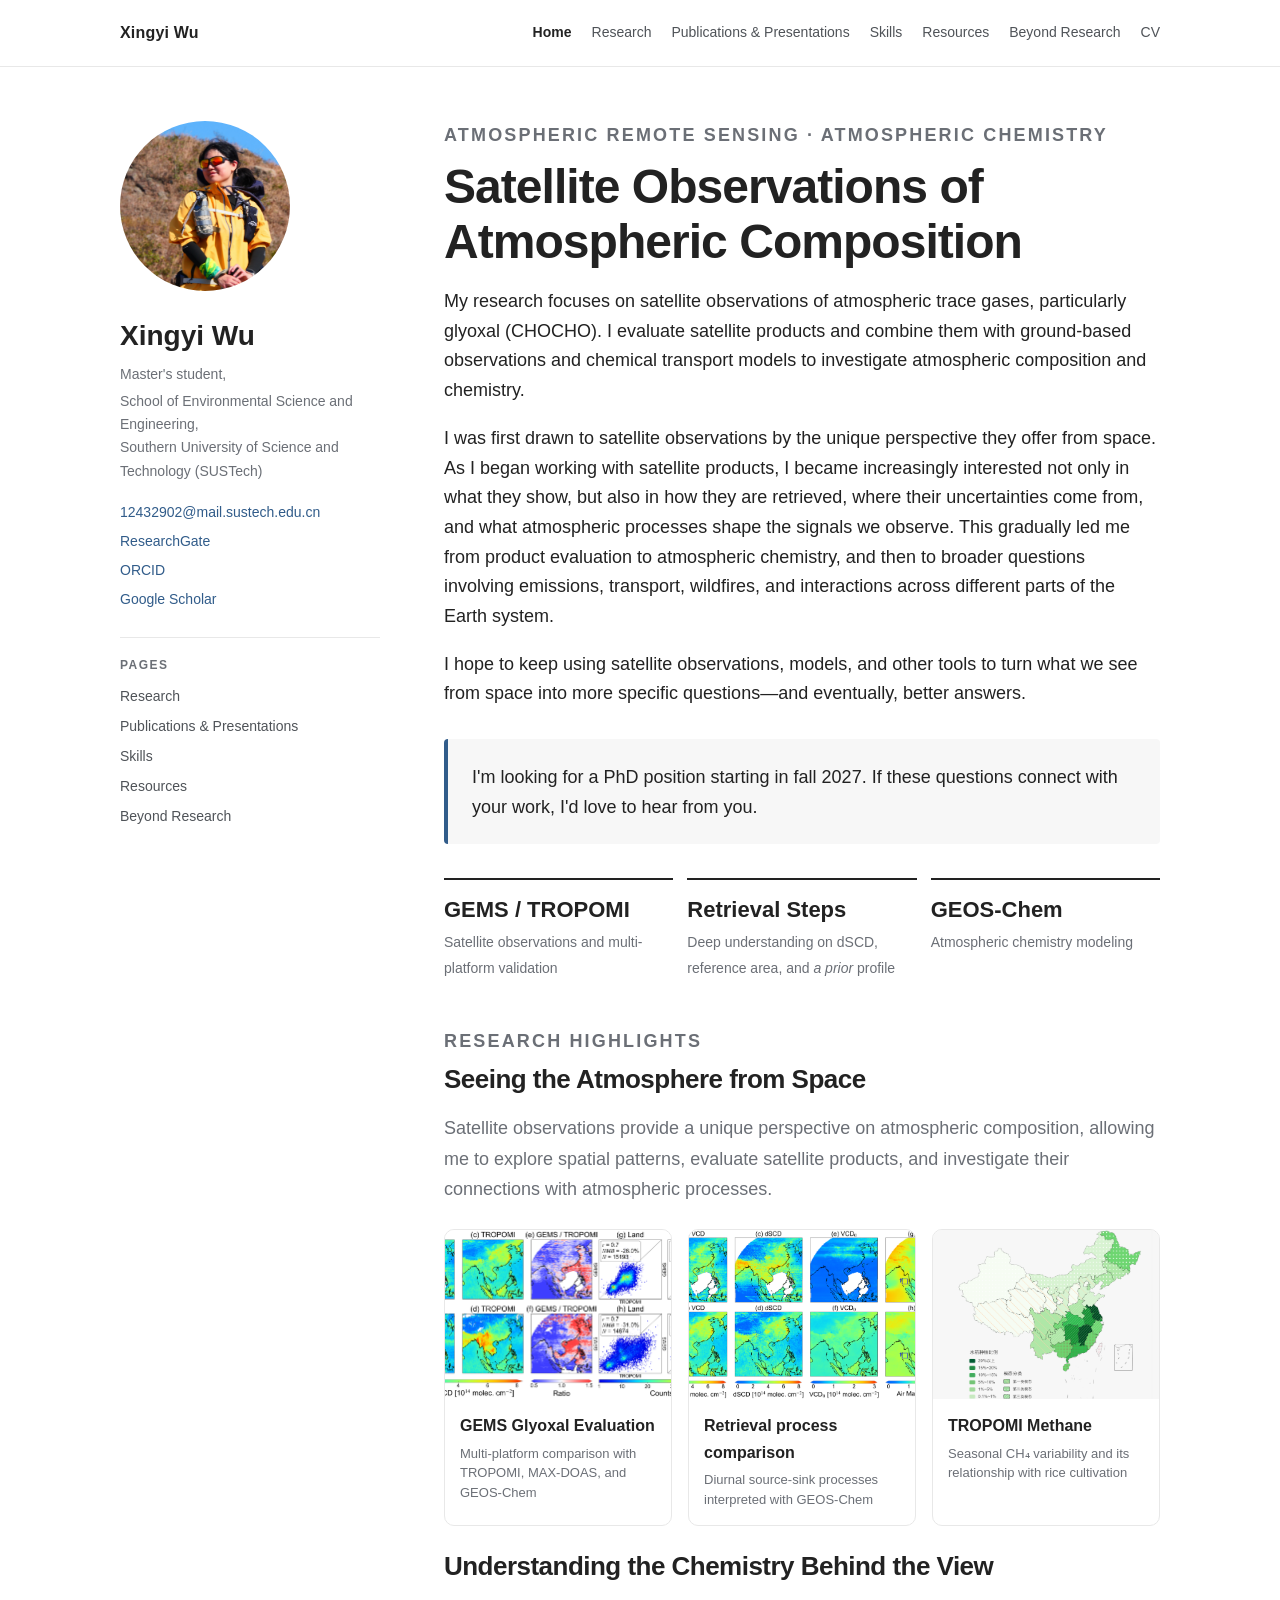
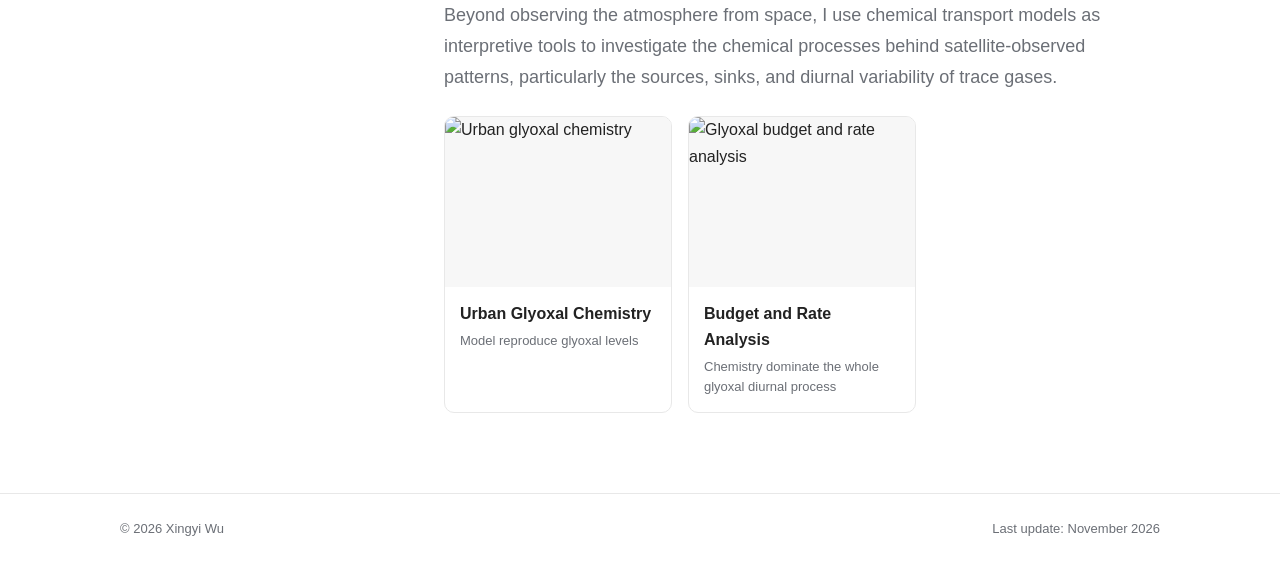
==== commit fc2dc8d8: "Update academic website" ====
--- a/index.html
+++ b/index.html
@@ -168,7 +168,7 @@
   <footer>
     <div class="wrap footer-inner">
       <span>© 2026 Xingyi Wu</span>
-      <span>Last update: October 2026</span>
+      <span>Last update: November 2026</span>
     </div>
   </footer>
 
